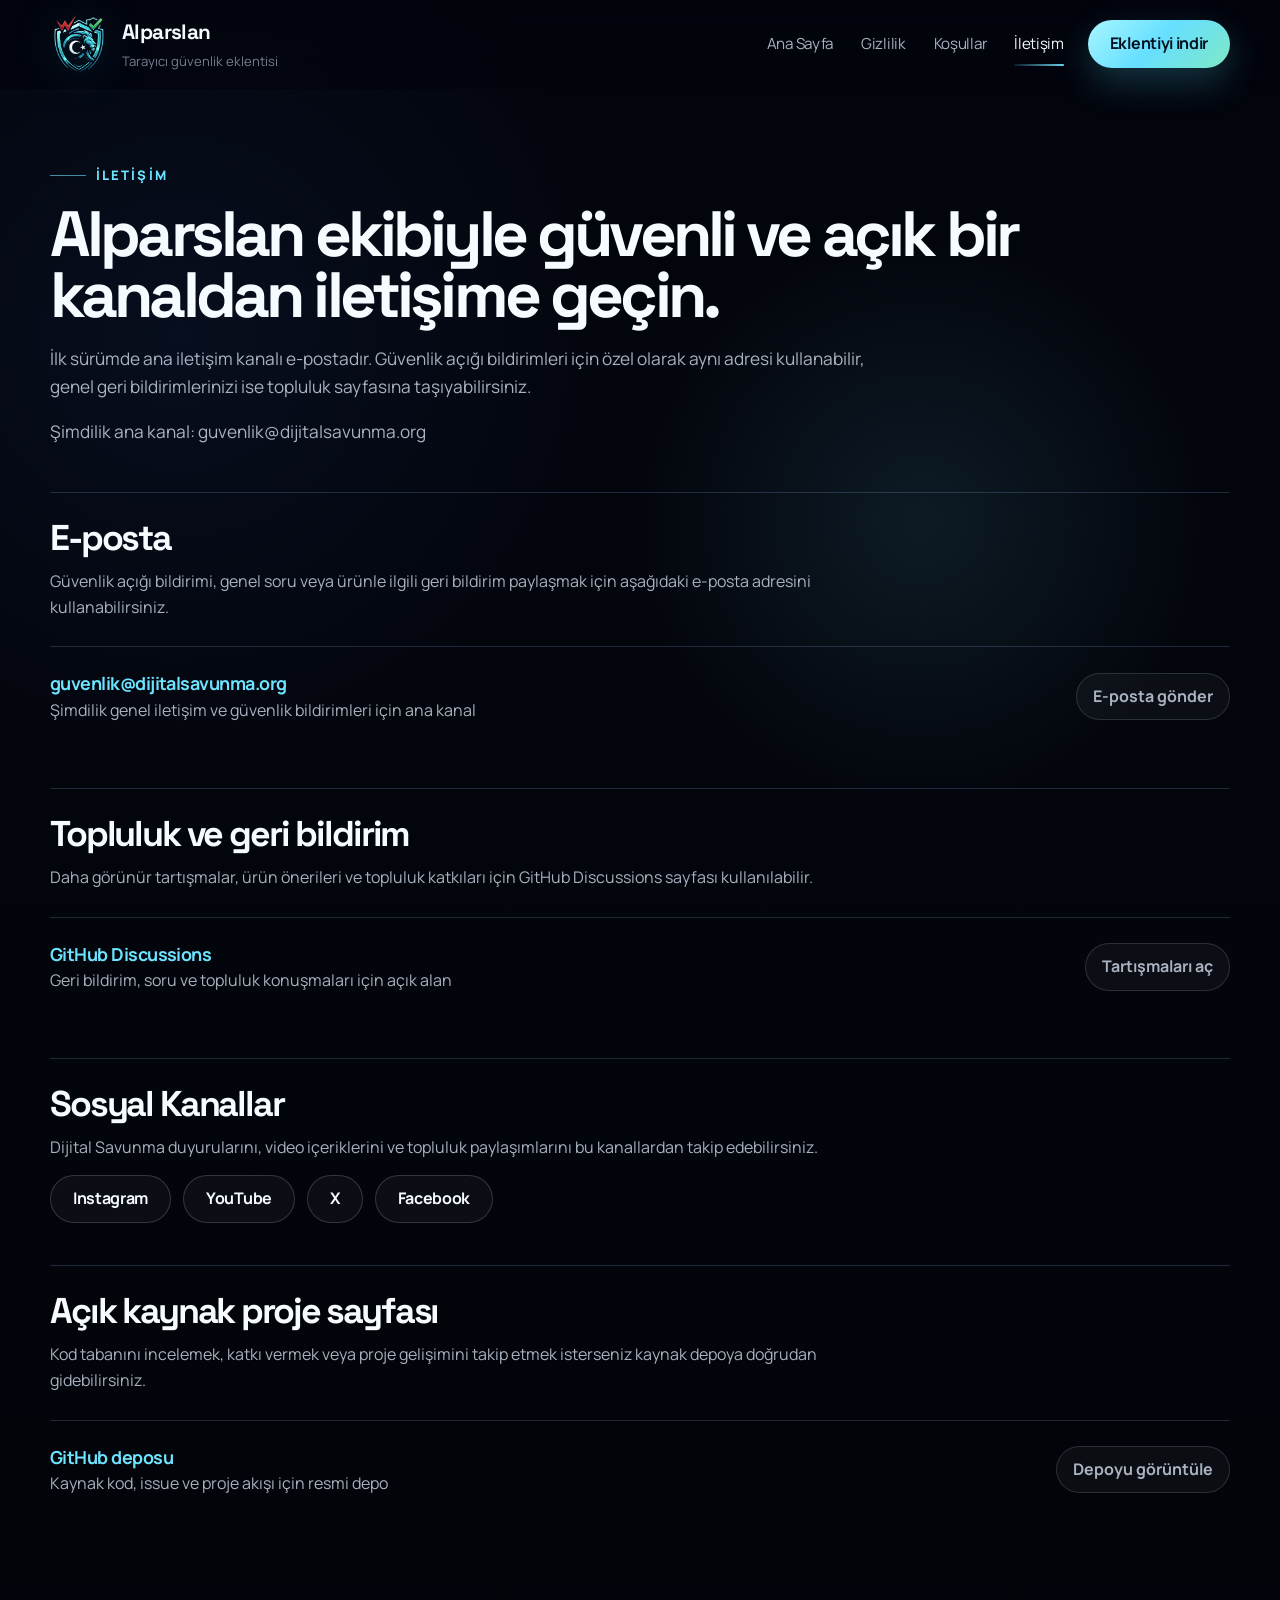
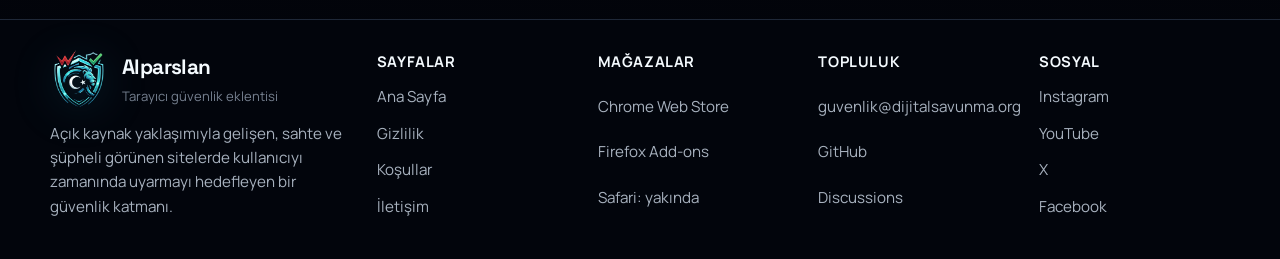
==== contact/index.html @ 94a3b58c "Add files via upload" ====
<!doctype html>
<html lang="tr">
  <head>
    <meta charset="UTF-8" />
    <meta name="viewport" content="width=device-width, initial-scale=1.0" />
    <title>İletişim | Alparslan</title>
    <meta
      name="description"
      content="Alparslan ile iletişime geçin: e-posta, topluluk tartışmaları ve açık kaynak proje bağlantıları."
    />
    <meta name="theme-color" content="#03050d" />
    <link rel="stylesheet" href="../site.css" />
    <script src="../site.js" defer></script>
  </head>
  <body class="page-legal">
    <a class="skip-link" href="#icerik">İçeriğe geç</a>

    <header class="site-header" data-header>
      <div class="site-shell header-inner">
        <a class="brand" href="../" aria-label="Alparslan ana sayfa">
          <img src="../assets/alparslan_logo.png" alt="Alparslan logosu" />
          <span class="brand-text">
            <strong>Alparslan</strong>
            <small>Tarayıcı güvenlik eklentisi</small>
          </span>
        </a>

        <div class="header-nav-wrap">
          <button
            class="nav-toggle"
            type="button"
            aria-label="Menüyü aç"
            aria-expanded="false"
            aria-controls="primary-nav"
            data-nav-toggle
          >
            <span></span>
          </button>

          <nav class="site-nav" id="primary-nav" aria-label="Birincil" data-nav-menu>
            <a href="../" data-route="home">Ana Sayfa</a>
            <a href="../privacy/" data-route="privacy">Gizlilik</a>
            <a href="../terms/" data-route="terms">Koşullar</a>
            <a href="../contact/" data-route="contact">İletişim</a>
          </nav>
        </div>

        <a class="button button-primary header-cta" href="../#indir">Eklentiyi indir</a>
      </div>
    </header>

    <main class="site-main policy-content" id="icerik">
      <section class="policy-hero">
        <div class="site-shell contact-grid">
          <div class="eyebrow">İletişim</div>
          <h1>Alparslan ekibiyle güvenli ve açık bir kanaldan iletişime geçin.</h1>
          <p>
            İlk sürümde ana iletişim kanalı e-postadır. Güvenlik açığı bildirimleri için özel olarak
            aynı adresi kullanabilir, genel geri bildirimlerinizi ise topluluk sayfasına taşıyabilirsiniz.
          </p>
          <p class="policy-meta">Şimdilik ana kanal: guvenlik@dijitalsavunma.org</p>
        </div>
      </section>

      <section class="site-shell policy-article">
        <section class="policy-section reveal">
          <h2>E-posta</h2>
          <p>
            Güvenlik açığı bildirimi, genel soru veya ürünle ilgili geri bildirim paylaşmak için
            aşağıdaki e-posta adresini kullanabilirsiniz.
          </p>
          <div class="contact-actions">
            <a class="contact-row" href="mailto:guvenlik@dijitalsavunma.org">
              <div>
                <strong>guvenlik@dijitalsavunma.org</strong>
                <span>Şimdilik genel iletişim ve güvenlik bildirimleri için ana kanal</span>
              </div>
              <span class="contact-pill">E-posta gönder</span>
            </a>
          </div>
        </section>

        <section class="policy-section reveal" data-delay="90">
          <h2>Topluluk ve geri bildirim</h2>
          <p>
            Daha görünür tartışmalar, ürün önerileri ve topluluk katkıları için GitHub Discussions
            sayfası kullanılabilir.
          </p>
          <div class="contact-actions">
            <a
              class="contact-row"
              href="https://github.com/Dijital-Savunma/alparslan/discussions"
              target="_blank"
              rel="noopener noreferrer"
            >
              <div>
                <strong>GitHub Discussions</strong>
                <span>Geri bildirim, soru ve topluluk konuşmaları için açık alan</span>
              </div>
              <span class="contact-pill">Tartışmaları aç</span>
            </a>
          </div>
        </section>

        <section class="policy-section reveal" data-delay="160">
          <h2>Sosyal Kanallar</h2>
          <p>
            Dijital Savunma duyurularını, video içeriklerini ve topluluk paylaşımlarını bu
            kanallardan takip edebilirsiniz.
          </p>
          <div class="inline-actions">
            <a class="button button-secondary" href="https://www.instagram.com/dijital_savunma/" target="_blank" rel="noopener noreferrer">Instagram</a>
            <a class="button button-secondary" href="https://www.youtube.com/@dijital_savunma" target="_blank" rel="noopener noreferrer">YouTube</a>
            <a class="button button-secondary" href="https://x.com/dijital_savunma" target="_blank" rel="noopener noreferrer">X</a>
            <a class="button button-secondary" href="https://www.facebook.com/dijital_savunma" target="_blank" rel="noopener noreferrer">Facebook</a>
          </div>
        </section>

        <section class="policy-section reveal" data-delay="230">
          <h2>Açık kaynak proje sayfası</h2>
          <p>
            Kod tabanını incelemek, katkı vermek veya proje gelişimini takip etmek isterseniz kaynak
            depoya doğrudan gidebilirsiniz.
          </p>
          <div class="contact-actions">
            <a
              class="contact-row"
              href="https://github.com/Dijital-Savunma/alparslan"
              target="_blank"
              rel="noopener noreferrer"
            >
              <div>
                <strong>GitHub deposu</strong>
                <span>Kaynak kod, issue ve proje akışı için resmi depo</span>
              </div>
              <span class="contact-pill">Depoyu görüntüle</span>
            </a>
          </div>
        </section>
      </section>
    </main>

    <footer class="site-footer">
      <div class="site-shell footer-grid">
        <div class="footer-brand">
          <a class="brand" href="../">
            <img src="../assets/alparslan_logo.png" alt="Alparslan logosu" />
            <span class="brand-text">
              <strong>Alparslan</strong>
              <small>Tarayıcı güvenlik eklentisi</small>
            </span>
          </a>
          <p>
            Açık kaynak yaklaşımıyla gelişen, sahte ve şüpheli görünen sitelerde kullanıcıyı zamanında
            uyarmayı hedefleyen bir güvenlik katmanı.
          </p>
        </div>

        <div class="footer-column">
          <strong>Sayfalar</strong>
          <a href="../">Ana Sayfa</a>
          <a href="../privacy/">Gizlilik</a>
          <a href="../terms/">Koşullar</a>
          <a href="../contact/">İletişim</a>
        </div>

        <div class="footer-column">
          <strong>Mağazalar</strong>
          <a
            href="https://chromewebstore.google.com/detail/hgifmpfbaipmfbdaoihinpodjppkbaci"
            target="_blank"
            rel="noopener noreferrer"
          >
            Chrome Web Store
          </a>
          <a
            href="https://addons.mozilla.org/firefox/addon/alparslan/"
            target="_blank"
            rel="noopener noreferrer"
          >
            Firefox Add-ons
          </a>
          <p>Safari: yakında</p>
        </div>

        <div class="footer-column">
          <strong>Topluluk</strong>
          <a href="mailto:guvenlik@dijitalsavunma.org">guvenlik@dijitalsavunma.org</a>
          <a
            href="https://github.com/Dijital-Savunma/alparslan"
            target="_blank"
            rel="noopener noreferrer"
          >
            GitHub
          </a>
          <a
            href="https://github.com/Dijital-Savunma/alparslan/discussions"
            target="_blank"
            rel="noopener noreferrer"
          >
            Discussions
          </a>
        </div>

        <div class="footer-column">
          <strong>Sosyal</strong>
          <a href="https://www.instagram.com/dijital_savunma/" target="_blank" rel="noopener noreferrer">Instagram</a>
          <a href="https://www.youtube.com/@dijital_savunma" target="_blank" rel="noopener noreferrer">YouTube</a>
          <a href="https://x.com/dijital_savunma" target="_blank" rel="noopener noreferrer">X</a>
          <a href="https://www.facebook.com/dijital_savunma" target="_blank" rel="noopener noreferrer">Facebook</a>
        </div>
      </div>
    </footer>
  </body>
</html>
---- site.css ----
@import url("https://fonts.googleapis.com/css2?family=Manrope:wght@400;500;600;700;800&family=Space+Grotesk:wght@500;700&display=swap");

:root {
  color-scheme: dark;
  --bg: #03050d;
  --bg-elevated: rgba(6, 11, 22, 0.82);
  --bg-soft: #060d18;
  --bg-panel: rgba(7, 12, 24, 0.72);
  --surface: #eff5fb;
  --surface-strong: #ffffff;
  --line: rgba(163, 200, 255, 0.18);
  --line-strong: rgba(163, 200, 255, 0.34);
  --text: #f5fbff;
  --text-muted: rgba(225, 237, 252, 0.74);
  --text-subtle: rgba(207, 223, 244, 0.56);
  --ink: #050b16;
  --ink-soft: rgba(5, 11, 22, 0.78);
  --accent: #6de4ff;
  --accent-strong: #37bedf;
  --accent-glow: rgba(109, 228, 255, 0.22);
  --success: #66e0b8;
  --warning: #ffb55c;
  --danger: #ff6d6d;
  --shadow-soft: 0 26px 70px rgba(0, 0, 0, 0.26);
  --shadow-hero: 0 32px 90px rgba(6, 12, 24, 0.55);
  --radius-xl: 32px;
  --radius-lg: 22px;
  --radius-md: 16px;
  --container: 1180px;
  --header-height: 88px;
  --font-body: "Manrope", sans-serif;
  --font-display: "Space Grotesk", sans-serif;
  --transition-fast: 180ms ease;
  --transition-base: 260ms ease;
}

*,
*::before,
*::after {
  box-sizing: border-box;
}

html {
  scroll-behavior: smooth;
}

body {
  margin: 0;
  min-width: 320px;
  font-family: var(--font-body);
  color: var(--text);
  background:
    radial-gradient(circle at 72% 28%, rgba(103, 221, 255, 0.11), transparent 20%),
    radial-gradient(circle at 18% 22%, rgba(58, 132, 255, 0.08), transparent 26%),
    linear-gradient(180deg, #03050d 0%, #03050c 48%, #02040a 100%);
  line-height: 1.6;
}

body.page-legal {
  color: var(--text);
  background:
    radial-gradient(circle at 72% 28%, rgba(103, 221, 255, 0.1), transparent 18%),
    radial-gradient(circle at 14% 18%, rgba(58, 132, 255, 0.07), transparent 24%),
    linear-gradient(180deg, #03050d 0%, #03050c 48%, #02040a 100%);
}

img {
  display: block;
  max-width: 100%;
}

a {
  color: inherit;
  text-decoration: none;
}

button,
input,
textarea {
  font: inherit;
}

button {
  border: 0;
  background: none;
  color: inherit;
  cursor: pointer;
}

.skip-link {
  position: absolute;
  left: 16px;
  top: -64px;
  z-index: 100;
  padding: 12px 18px;
  border-radius: 999px;
  color: var(--bg);
  background: var(--surface-strong);
  transition: top var(--transition-fast);
}

.skip-link:focus {
  top: 18px;
}

.site-shell {
  width: min(calc(100% - 32px), var(--container));
  margin: 0 auto;
}

.site-header {
  position: sticky;
  top: 0;
  z-index: 40;
  backdrop-filter: blur(18px);
  background: rgba(3, 5, 13, 0.74);
  border-bottom: 1px solid transparent;
  transition:
    background var(--transition-base),
    border-color var(--transition-base),
    box-shadow var(--transition-base);
}

body.page-legal .site-header {
  background: rgba(3, 5, 13, 0.78);
}

.site-header.is-scrolled {
  border-color: var(--line);
  box-shadow: 0 10px 26px rgba(2, 4, 10, 0.32);
}

.header-inner {
  min-height: var(--header-height);
  display: flex;
  align-items: center;
  gap: 18px;
}

.brand {
  display: inline-flex;
  align-items: center;
  gap: 14px;
  min-width: 0;
}

.brand img {
  width: 58px;
  height: 58px;
  object-fit: contain;
  filter: drop-shadow(0 8px 22px rgba(55, 190, 223, 0.26));
}

.brand-text {
  display: grid;
  gap: 2px;
}

.brand-text strong {
  font-family: var(--font-display);
  font-size: 1.3rem;
  letter-spacing: -0.03em;
}

.brand-text small {
  font-size: 0.82rem;
  color: var(--text-subtle);
}

body.page-legal .brand-text small {
  color: var(--text-subtle);
}

.header-nav-wrap {
  margin-left: auto;
  position: relative;
}

.site-nav {
  display: flex;
  align-items: center;
  gap: 28px;
}

.site-nav a {
  position: relative;
  color: var(--text-muted);
  font-size: 0.95rem;
  letter-spacing: -0.02em;
  transition: color var(--transition-fast);
}

body.page-legal .site-nav a {
  color: var(--text-muted);
}

.site-nav a::after {
  content: "";
  position: absolute;
  left: 0;
  right: 0;
  bottom: -10px;
  height: 2px;
  border-radius: 999px;
  background: linear-gradient(90deg, rgba(109, 228, 255, 0.1), rgba(109, 228, 255, 0.92));
  transform: scaleX(0);
  transform-origin: left;
  transition: transform var(--transition-fast);
}

.site-nav a:hover,
.site-nav a:focus-visible,
.site-nav a.active {
  color: var(--text);
}

body.page-legal .site-nav a:hover,
body.page-legal .site-nav a:focus-visible,
body.page-legal .site-nav a.active {
  color: var(--text);
}

.site-nav a:hover::after,
.site-nav a:focus-visible::after,
.site-nav a.active::after {
  transform: scaleX(1);
}

.button {
  display: inline-flex;
  align-items: center;
  justify-content: center;
  gap: 10px;
  min-height: 48px;
  padding: 0 22px;
  border-radius: 999px;
  font-weight: 700;
  letter-spacing: -0.02em;
  transition:
    transform var(--transition-fast),
    box-shadow var(--transition-fast),
    border-color var(--transition-fast),
    background var(--transition-fast);
}

.button:hover,
.button:focus-visible {
  transform: translateY(-1px);
}

.button-primary {
  color: #041120;
  background: linear-gradient(135deg, #a8f6ff 0%, #66dfff 48%, #7fe8c5 100%);
  box-shadow: 0 14px 34px rgba(77, 215, 234, 0.24);
}

.button-secondary {
  border: 1px solid rgba(225, 237, 252, 0.18);
  background: rgba(255, 255, 255, 0.04);
  color: var(--text);
}

body.page-legal .button-secondary {
  color: var(--text);
  border-color: rgba(225, 237, 252, 0.18);
  background: rgba(255, 255, 255, 0.04);
}

.header-cta {
  margin-left: 6px;
}

.nav-toggle {
  display: none;
  align-items: center;
  justify-content: center;
  width: 46px;
  height: 46px;
  border-radius: 999px;
  border: 1px solid rgba(225, 237, 252, 0.16);
  background: rgba(255, 255, 255, 0.04);
}

body.page-legal .nav-toggle {
  border-color: rgba(225, 237, 252, 0.16);
  background: rgba(255, 255, 255, 0.04);
}

.nav-toggle span,
.nav-toggle::before,
.nav-toggle::after {
  content: "";
  position: absolute;
  width: 18px;
  height: 2px;
  border-radius: 999px;
  background: currentColor;
  transition: transform var(--transition-fast), opacity var(--transition-fast);
}

.nav-toggle::before {
  transform: translateY(-6px);
}

.nav-toggle::after {
  transform: translateY(6px);
}

body.nav-open .nav-toggle span {
  opacity: 0;
}

body.nav-open .nav-toggle::before {
  transform: rotate(45deg);
}

body.nav-open .nav-toggle::after {
  transform: rotate(-45deg);
}

.site-main {
  overflow: hidden;
}

.hero {
  position: relative;
  padding: 34px 0 54px;
  min-height: calc(100svh - var(--header-height));
}

.hero::before {
  content: "";
  position: absolute;
  inset: 0;
  background:
    linear-gradient(180deg, rgba(3, 5, 13, 0.08) 0%, rgba(3, 5, 13, 0.02) 100%),
    linear-gradient(90deg, rgba(109, 228, 255, 0.04) 1px, transparent 1px);
  background-size: auto, 56px 56px;
  mask-image: linear-gradient(180deg, rgba(0, 0, 0, 0.86) 30%, transparent 100%);
  pointer-events: none;
}

.hero::after {
  content: "";
  position: absolute;
  inset: 14% 0 0 34%;
  background:
    radial-gradient(circle at 24% 48%, rgba(109, 228, 255, 0.18), transparent 20%),
    radial-gradient(circle at 60% 42%, rgba(72, 179, 255, 0.14), transparent 26%),
    linear-gradient(90deg, rgba(109, 228, 255, 0.08), transparent 58%);
  filter: blur(22px);
  opacity: 0.92;
  pointer-events: none;
}

.hero-grid {
  position: relative;
  z-index: 1;
  display: grid;
  grid-template-columns: minmax(0, 0.94fr) minmax(420px, 1.06fr);
  align-items: center;
  gap: clamp(34px, 5vw, 72px);
  padding-top: 20px;
  overflow: visible;
}

.eyebrow {
  display: inline-flex;
  align-items: center;
  gap: 10px;
  color: var(--accent);
  font-size: 0.82rem;
  font-weight: 800;
  letter-spacing: 0.16em;
  text-transform: uppercase;
}

.eyebrow::before {
  content: "";
  width: 36px;
  height: 1px;
  background: currentColor;
  opacity: 0.6;
}

.hero h1,
.section-intro h2,
.policy-hero h1,
.policy-content h2,
.contact-grid h2,
.download-section h2,
.trust-section h2 {
  margin: 0;
  font-family: var(--font-display);
  letter-spacing: -0.06em;
  line-height: 0.96;
}

.hero h1 {
  margin-top: 20px;
  max-width: 10ch;
  font-size: clamp(3.6rem, 7vw, 6.6rem);
}

.hero .lead {
  max-width: 38rem;
  margin: 26px 0 0;
  font-size: clamp(1.08rem, 1.5vw, 1.24rem);
  color: var(--text-muted);
}

.hero-copy {
  position: relative;
  z-index: 2;
  max-width: 37rem;
  padding-block: 26px;
}

.hero-actions {
  display: flex;
  flex-wrap: wrap;
  gap: 14px;
  margin-top: 34px;
}

.hero-notes {
  display: grid;
  gap: 12px;
  margin-top: 30px;
  max-width: 36rem;
}

.hero-note {
  display: grid;
  gap: 5px;
  padding: 15px 18px;
  border-radius: 18px;
  border: 1px solid rgba(225, 237, 252, 0.12);
  background: rgba(255, 255, 255, 0.045);
  box-shadow: 0 14px 34px rgba(2, 6, 14, 0.16);
}

.hero-note strong {
  font-size: 0.95rem;
  font-weight: 800;
  letter-spacing: 0.05em;
}

.hero-note span {
  color: var(--text-muted);
  font-size: 0.94rem;
}

.note-warning strong {
  color: #ffd4a0;
}

.note-calm strong {
  color: #befcdf;
}

.note-brand strong {
  color: var(--accent);
}

.hero-visual {
  position: relative;
  z-index: 1;
  min-height: clamp(560px, 72vh, 760px);
  display: flex;
  align-items: center;
  justify-content: flex-end;
  margin-right: clamp(-44px, -6vw, -118px);
  isolation: isolate;
  overflow: visible;
}

.hero-visual::before {
  content: "";
  position: absolute;
  inset: 16% 8% 14% 8%;
  border-radius: 999px;
  background:
    radial-gradient(circle at 56% 50%, rgba(109, 228, 255, 0.26) 0%, rgba(109, 228, 255, 0.08) 22%, transparent 52%),
    linear-gradient(90deg, rgba(109, 228, 255, 0.14), rgba(109, 228, 255, 0.02) 62%, transparent 100%);
  filter: blur(34px);
  transform: skewX(-20deg);
  opacity: 0.84;
}

.hero-visual::after {
  content: "";
  position: absolute;
  inset: 0;
  background:
    linear-gradient(90deg, rgba(3, 5, 13, 1) 0%, rgba(3, 5, 13, 0.84) 8%, rgba(3, 5, 13, 0) 24%, rgba(3, 5, 13, 0) 78%, rgba(3, 5, 13, 0.52) 92%, rgba(3, 5, 13, 0.8) 100%),
    linear-gradient(180deg, rgba(3, 5, 13, 0) 0%, rgba(3, 5, 13, 0) 78%, rgba(3, 5, 13, 0.76) 100%);
  pointer-events: none;
}

.hero-plume {
  position: absolute;
  left: -16%;
  right: 22%;
  top: 37%;
  height: 24%;
  border-radius: 999px;
  background: linear-gradient(90deg, rgba(109, 228, 255, 0), rgba(109, 228, 255, 0.24) 26%, rgba(109, 228, 255, 0.08) 62%, transparent 100%);
  filter: blur(15px);
  opacity: 0.82;
  transform: skewX(-28deg);
}

.hero-plume::before,
.hero-plume::after {
  content: "";
  position: absolute;
  inset: 0;
  border-radius: inherit;
}

.hero-plume::before {
  inset: 20% -6% 30% 8%;
  background: linear-gradient(90deg, transparent, rgba(111, 196, 255, 0.18) 34%, transparent 88%);
  filter: blur(10px);
}

.hero-plume::after {
  inset: 56% 10% -18% -2%;
  background: linear-gradient(90deg, transparent, rgba(153, 236, 255, 0.14) 30%, transparent 80%);
  filter: blur(14px);
}

.hero-art {
  position: relative;
  z-index: 1;
  width: min(78vw, 980px);
  max-width: none;
  margin-right: -4%;
  object-fit: cover;
  filter: drop-shadow(0 36px 80px rgba(2, 4, 10, 0.58));
  -webkit-mask-image: linear-gradient(90deg, transparent 0%, rgba(0, 0, 0, 0.92) 10%, #000 24%, #000 84%, rgba(0, 0, 0, 0.9) 94%, transparent 100%);
  mask-image: linear-gradient(90deg, transparent 0%, rgba(0, 0, 0, 0.92) 10%, #000 24%, #000 84%, rgba(0, 0, 0, 0.9) 94%, transparent 100%);
}

.section {
  position: relative;
  padding: 108px 0;
}

.section + .section {
  border-top: 1px solid var(--line);
}

body.page-legal .section + .section {
  border-top-color: rgba(8, 17, 32, 0.08);
}

.section-intro {
  display: grid;
  gap: 18px;
  max-width: 780px;
}

.section-intro h2,
.policy-hero h1 {
  font-size: clamp(2.4rem, 5vw, 4.3rem);
}

.section-copy {
  margin: 0;
  max-width: 48rem;
  font-size: 1.05rem;
  color: var(--text-muted);
}

.story-grid {
  display: grid;
  grid-template-columns: minmax(0, 0.86fr) minmax(0, 1.14fr);
  gap: 44px;
  align-items: start;
  margin-top: 38px;
}

.story-panel {
  position: sticky;
  top: calc(var(--header-height) + 34px);
  display: grid;
  gap: 22px;
}

.story-panel p {
  margin: 0;
  color: var(--text-muted);
}

.story-steps {
  display: grid;
  gap: 18px;
  margin: 14px 0 0;
  padding: 0;
  list-style: none;
}

.story-steps li {
  display: grid;
  grid-template-columns: auto 1fr;
  gap: 16px;
  padding-top: 18px;
  border-top: 1px solid rgba(225, 237, 252, 0.12);
}

.story-steps strong {
  display: block;
  font-size: 1.04rem;
}

.story-index {
  color: var(--accent);
  font-family: var(--font-display);
  font-size: 1.5rem;
  line-height: 1;
}

.story-steps span {
  color: var(--text-muted);
  font-size: 0.95rem;
}

.story-quote {
  margin: 6px 0 0;
  font-size: 1rem;
  font-weight: 700;
  color: #ffd6aa;
}

.story-media {
  display: grid;
  gap: 16px;
}

.story-figure {
  position: relative;
  margin: 0;
  border-radius: var(--radius-xl);
  overflow: hidden;
  border: 1px solid rgba(225, 237, 252, 0.1);
  box-shadow: var(--shadow-soft);
}

.story-figure::before {
  content: "";
  position: absolute;
  inset: 0;
  background: linear-gradient(180deg, rgba(6, 12, 24, 0.06), transparent 24%, transparent 76%, rgba(6, 12, 24, 0.24));
  pointer-events: none;
}

.story-figure img {
  width: 100%;
  height: auto;
}

.story-caption {
  margin: 0;
  color: var(--text-subtle);
  font-size: 0.92rem;
}

.rail-list {
  display: grid;
  margin-top: 42px;
  border-top: 1px solid var(--line);
}

.rail-item {
  display: grid;
  grid-template-columns: 120px 1fr 1fr;
  gap: 24px;
  padding: 28px 0;
  border-bottom: 1px solid var(--line);
  align-items: start;
}

.rail-index {
  color: var(--accent);
  font-family: var(--font-display);
  font-size: 2rem;
  line-height: 1;
}

.rail-title {
  margin: 0;
  font-size: 1.36rem;
  letter-spacing: -0.04em;
}

.rail-body {
  margin: 0;
  max-width: 34rem;
  color: var(--text-muted);
}

.trust-section {
  background:
    linear-gradient(180deg, rgba(3, 5, 13, 0.96), rgba(3, 5, 13, 0.92)),
    radial-gradient(circle at 92% 12%, rgba(109, 228, 255, 0.1), transparent 28%);
}

.trust-grid {
  display: grid;
  grid-template-columns: minmax(0, 0.84fr) minmax(0, 1.16fr);
  gap: 46px;
  align-items: start;
}

.trust-copy {
  display: grid;
  gap: 16px;
}

.trust-copy p {
  margin: 0;
  max-width: 34rem;
  color: var(--text-muted);
}

.trust-list {
  display: grid;
  gap: 0;
  margin: 8px 0 0;
}

.trust-item {
  display: grid;
  gap: 10px;
  padding: 24px 0;
  border-top: 1px solid rgba(225, 237, 252, 0.12);
}

.trust-item:first-child {
  border-top: 0;
}

.trust-item strong {
  font-size: 1.2rem;
  letter-spacing: -0.04em;
}

.trust-item p {
  margin: 0;
  color: var(--text-muted);
}

.open-source-strip {
  display: flex;
  flex-wrap: wrap;
  align-items: center;
  justify-content: space-between;
  gap: 18px;
  margin-top: 46px;
  padding-top: 28px;
  border-top: 1px solid rgba(225, 237, 252, 0.12);
}

.open-source-strip p {
  margin: 0;
  max-width: 44rem;
  color: var(--text-muted);
}

.inline-actions {
  display: flex;
  flex-wrap: wrap;
  gap: 12px;
}

.download-section {
  padding-bottom: 120px;
}

.download-wrap {
  display: grid;
  gap: 40px;
}

.download-list {
  display: grid;
  border-top: 1px solid var(--line);
}

.browser-row {
  display: grid;
  grid-template-columns: minmax(0, 1fr) auto;
  align-items: center;
  gap: 24px;
  padding: 24px 0;
  border-bottom: 1px solid var(--line);
  transition:
    padding-left var(--transition-fast),
    color var(--transition-fast);
}

.browser-row:hover,
.browser-row:focus-visible {
  padding-left: 8px;
}

.browser-row strong {
  display: block;
  margin-bottom: 4px;
  font-size: 1.18rem;
  letter-spacing: -0.03em;
}

.browser-row span {
  color: var(--text-muted);
}

.browser-pill {
  display: inline-flex;
  align-items: center;
  gap: 8px;
  padding: 10px 16px;
  border-radius: 999px;
  border: 1px solid rgba(225, 237, 252, 0.14);
  color: var(--text);
  background: rgba(255, 255, 255, 0.04);
  white-space: nowrap;
}

.browser-row.is-disabled {
  opacity: 0.68;
}

.browser-row.is-disabled .browser-pill {
  color: var(--text-subtle);
}

.site-footer {
  border-top: 1px solid var(--line);
  padding: 30px 0 40px;
  background: rgba(3, 5, 13, 0.8);
}

body.page-legal .site-footer {
  border-top-color: var(--line);
  background: rgba(3, 5, 13, 0.84);
}

.footer-grid {
  display: grid;
  grid-template-columns: minmax(0, 1.4fr) repeat(4, minmax(0, 0.9fr));
  gap: 30px;
}

.footer-brand {
  display: grid;
  gap: 14px;
}

.footer-brand p,
.footer-column a,
.footer-column p {
  margin: 0;
  color: var(--text-muted);
  font-size: 0.95rem;
}

body.page-legal .footer-brand p,
body.page-legal .footer-column a,
body.page-legal .footer-column p {
  color: var(--text-muted);
}

.footer-column {
  display: grid;
  gap: 12px;
}

.footer-column strong {
  font-size: 0.92rem;
  letter-spacing: 0.04em;
  text-transform: uppercase;
}

.footer-column a:hover,
.footer-column a:focus-visible {
  color: var(--text);
}

body.page-legal .footer-column a:hover,
body.page-legal .footer-column a:focus-visible {
  color: var(--text);
}

.policy-hero {
  padding: 76px 0 46px;
}

.policy-hero p,
.policy-meta,
.policy-content p,
.policy-content li {
  color: var(--text-muted);
}

.policy-hero p {
  max-width: 48rem;
  margin: 20px 0 0;
  font-size: 1.08rem;
}

.policy-meta {
  margin-top: 24px;
  font-size: 0.95rem;
}

.policy-content {
  padding-bottom: 100px;
}

.policy-content a {
  color: var(--accent);
}

.policy-content a:hover,
.policy-content a:focus-visible {
  color: #a8f6ff;
}

.policy-article {
  display: grid;
  gap: 42px;
}

.policy-section {
  display: grid;
  gap: 14px;
  padding-top: 28px;
  border-top: 1px solid var(--line);
}

.policy-section-header {
  display: grid;
  grid-template-columns: auto 1fr;
  gap: 18px;
  align-items: start;
}

.policy-number {
  font-family: var(--font-display);
  font-size: clamp(2rem, 4vw, 3rem);
  line-height: 0.92;
  letter-spacing: -0.05em;
  color: var(--accent);
}

.policy-section-body {
  display: grid;
  gap: 14px;
}

.policy-content h2 {
  font-size: clamp(1.7rem, 2.8vw, 2.5rem);
}

.policy-content p {
  margin: 0;
  max-width: 52rem;
}

.policy-list {
  display: grid;
  gap: 14px;
  margin: 0;
  padding-left: 1.3rem;
}

.policy-callout {
  padding: 22px 26px;
  border-radius: var(--radius-lg);
  background: rgba(255, 255, 255, 0.045);
  border: 1px solid rgba(225, 237, 252, 0.12);
}

.contact-grid {
  display: grid;
  gap: 18px;
}

.contact-actions {
  display: grid;
  gap: 14px;
  margin-top: 12px;
}

.contact-row {
  display: grid;
  grid-template-columns: minmax(0, 1fr) auto;
  gap: 18px;
  align-items: center;
  padding: 22px 0;
  border-top: 1px solid var(--line);
  color: var(--text);
  transition: padding-left var(--transition-fast), color var(--transition-fast);
}

.contact-row strong {
  display: block;
  font-size: 1.12rem;
  letter-spacing: -0.03em;
}

.contact-row span {
  color: var(--text-muted);
}

.contact-row:hover,
.contact-row:focus-visible {
  padding-left: 8px;
}

.contact-pill {
  padding: 10px 16px;
  border-radius: 999px;
  border: 1px solid rgba(225, 237, 252, 0.14);
  background: rgba(255, 255, 255, 0.04);
  font-weight: 700;
}

.reveal {
  opacity: 0;
  transform: translateY(22px);
  transition:
    opacity 620ms ease,
    transform 620ms ease;
  transition-delay: var(--reveal-delay, 0ms);
}

.reveal.is-visible {
  opacity: 1;
  transform: translateY(0);
}

:focus-visible {
  outline: 3px solid rgba(109, 228, 255, 0.7);
  outline-offset: 3px;
}

body.page-legal :focus-visible {
  outline-color: rgba(109, 228, 255, 0.7);
}

@keyframes pulseOrbit {
  0%,
  100% {
    transform: scale(0.98);
    opacity: 0.25;
  }

  50% {
    transform: scale(1.04);
    opacity: 0.62;
  }
}

@media (max-width: 1080px) {
  .hero-grid,
  .story-grid,
  .trust-grid,
  .footer-grid,
  .rail-item {
    grid-template-columns: 1fr;
  }

  .hero-visual {
    min-height: 500px;
    order: -1;
    justify-content: center;
    margin-right: 0;
  }

  .hero-visual::before {
    inset: 18% 10% 12% 4%;
  }

  .hero-plume {
    left: -8%;
    right: 30%;
    top: 35%;
    height: 22%;
  }

  .hero-art {
    width: min(100%, 900px);
    margin-right: 0;
  }

  .story-panel {
    position: static;
  }

  .rail-item {
    gap: 16px;
  }
}

@media (max-width: 920px) {
  :root {
    --header-height: 82px;
  }

  .nav-toggle {
    display: inline-flex;
    position: relative;
    z-index: 2;
  }

  .site-nav {
    position: absolute;
    top: calc(100% + 14px);
    right: 0;
    min-width: min(320px, calc(100vw - 32px));
    padding: 18px;
    border-radius: 24px;
    border: 1px solid var(--line);
    background: rgba(3, 5, 13, 0.95);
    box-shadow: var(--shadow-soft);
    opacity: 0;
    pointer-events: none;
    transform: translateY(-8px);
    transition:
      opacity var(--transition-fast),
      transform var(--transition-fast);
    flex-direction: column;
    align-items: flex-start;
    gap: 16px;
  }

  body.page-legal .site-nav {
    border-color: var(--line);
    background: rgba(3, 5, 13, 0.97);
  }

  body.nav-open .site-nav {
    opacity: 1;
    pointer-events: auto;
    transform: translateY(0);
  }

  .site-nav a::after {
    bottom: -4px;
  }

  .header-cta {
    padding-inline: 18px;
  }

  .hero {
    padding-top: 24px;
  }

  .hero-copy {
    padding-block: 0;
  }

  .hero h1 {
    max-width: 11ch;
  }
}

@media (max-width: 720px) {
  .site-shell {
    width: min(calc(100% - 24px), var(--container));
  }

  .header-inner {
    gap: 10px;
  }

  .brand img {
    width: 52px;
    height: 52px;
  }

  .brand-text strong {
    font-size: 1.14rem;
  }

  .brand-text small {
    display: none;
  }

  .header-cta {
    min-height: 42px;
    padding-inline: 14px;
    font-size: 0.82rem;
  }

  .hero {
    min-height: auto;
    padding-bottom: 24px;
  }

  .hero-grid {
    gap: 24px;
  }

  .hero h1 {
    font-size: clamp(2.9rem, 14vw, 4.4rem);
  }

  .hero-visual {
    min-height: 320px;
  }

  .hero-plume {
    left: -20%;
    right: 20%;
    top: 39%;
    height: 20%;
    opacity: 0.66;
  }

  .hero-art {
    width: min(124%, 720px);
  }

  .section {
    padding: 80px 0;
  }

  .story-grid,
  .trust-grid {
    gap: 28px;
  }

  .section-copy,
  .policy-hero p {
    font-size: 1rem;
  }

  .browser-row,
  .contact-row {
    grid-template-columns: 1fr;
    align-items: start;
  }

  .footer-grid {
    gap: 24px;
  }

  .policy-section-header {
    grid-template-columns: 1fr;
    gap: 10px;
  }
}

@media (max-width: 420px) {
  .brand-text strong {
    font-size: 1.02rem;
  }

  .header-cta {
    padding-inline: 12px;
    font-size: 0.78rem;
  }

  .nav-toggle {
    width: 42px;
    height: 42px;
  }

  .hero-note {
    width: 100%;
  }

  .hero-art {
    width: min(132%, 640px);
  }
}

@media (prefers-reduced-motion: reduce) {
  html {
    scroll-behavior: auto;
  }

  *,
  *::before,
  *::after {
    animation: none !important;
    transition-duration: 0.01ms !important;
    transition-delay: 0ms !important;
  }

  .reveal {
    opacity: 1;
    transform: none;
  }
}
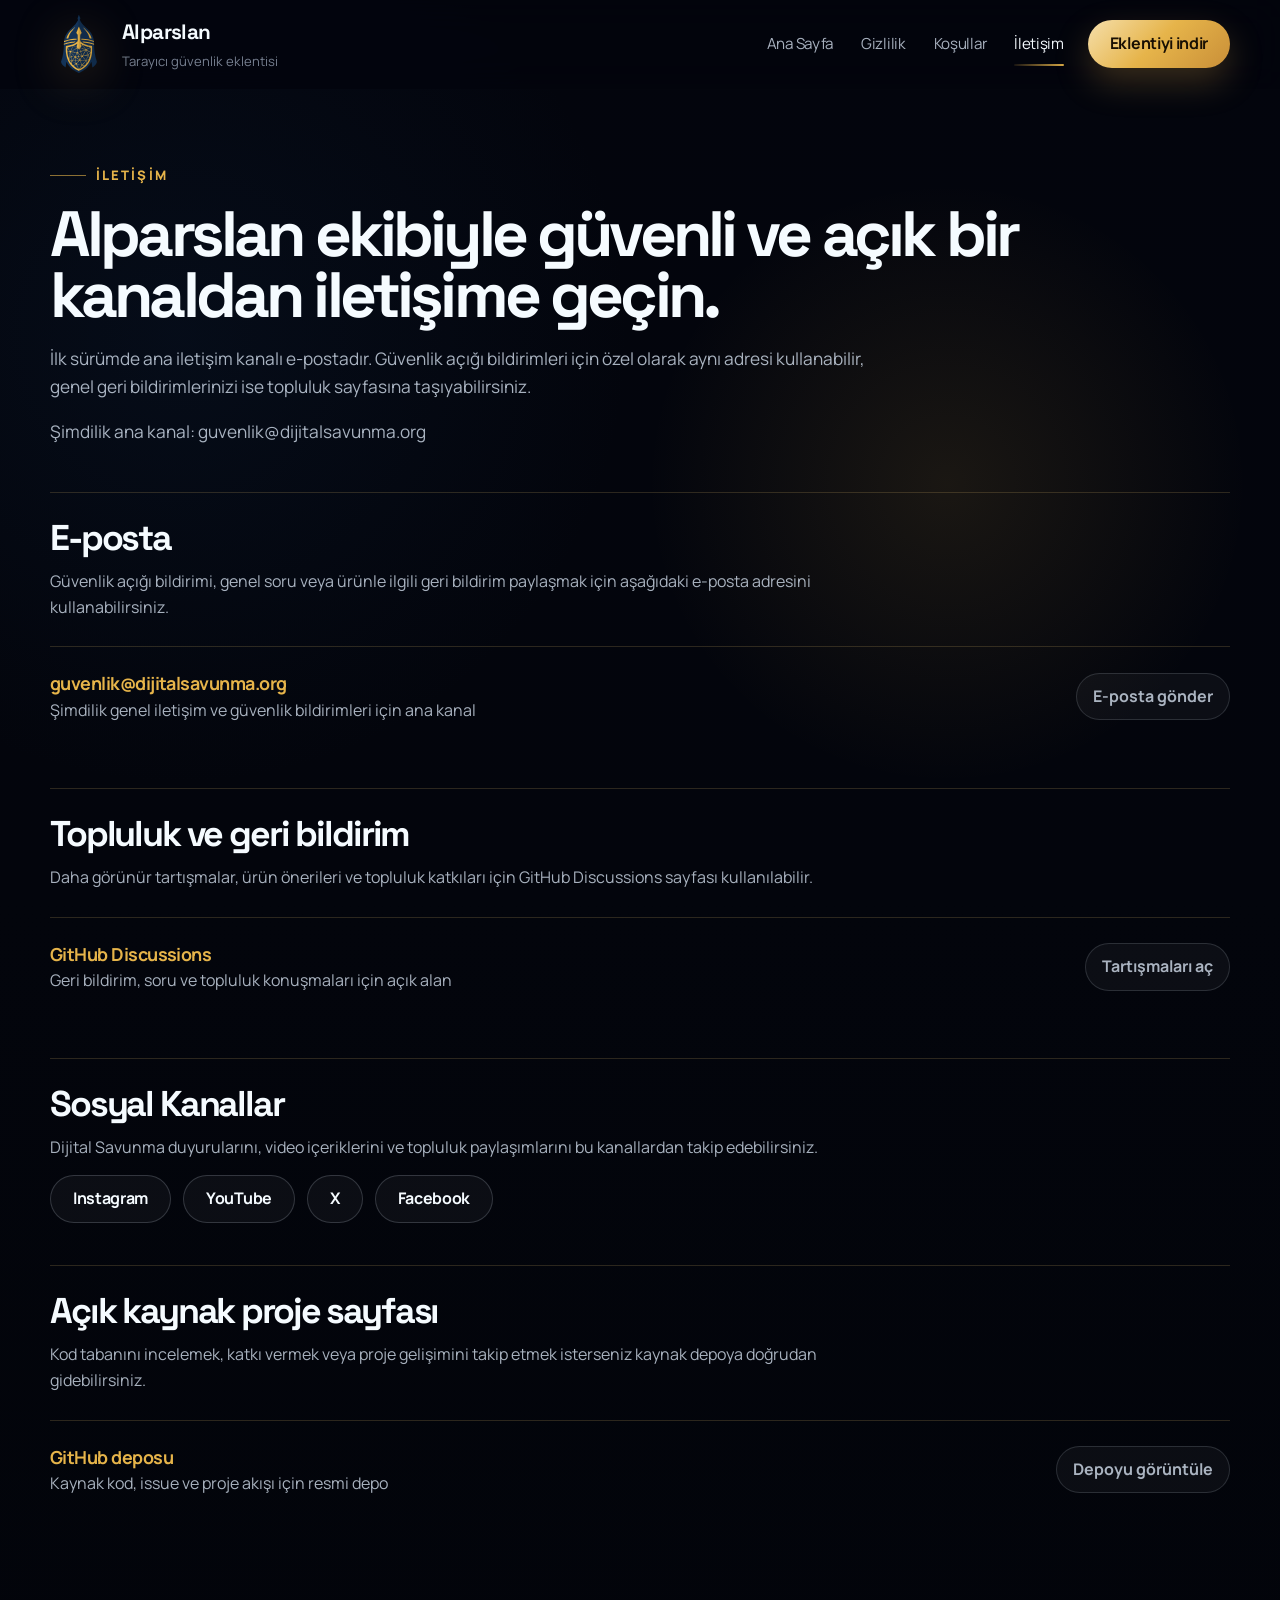
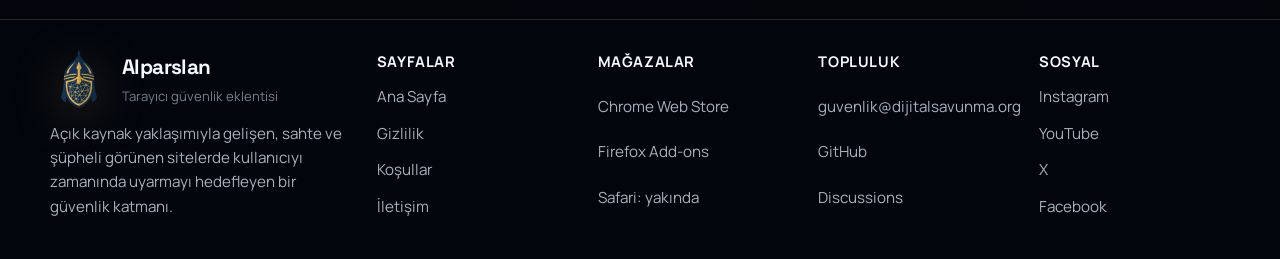
==== commit bc033bd4: "Add files via upload" ====
--- a/contact/index.html
+++ b/contact/index.html
@@ -9,6 +9,7 @@
       content="Alparslan ile iletişime geçin: e-posta, topluluk tartışmaları ve açık kaynak proje bağlantıları."
     />
     <meta name="theme-color" content="#03050d" />
+    <link rel="icon" href="../assets/favicon.ico" sizes="any" />
     <link rel="stylesheet" href="../site.css" />
     <script src="../site.js" defer></script>
   </head>
@@ -18,7 +19,7 @@
     <header class="site-header" data-header>
       <div class="site-shell header-inner">
         <a class="brand" href="../" aria-label="Alparslan ana sayfa">
-          <img src="../assets/alparslan_logo.png" alt="Alparslan logosu" />
+          <img src="../assets/alparslan_logo.svg" alt="Alparslan logosu" />
           <span class="brand-text">
             <strong>Alparslan</strong>
             <small>Tarayıcı güvenlik eklentisi</small>
@@ -144,7 +145,7 @@
       <div class="site-shell footer-grid">
         <div class="footer-brand">
           <a class="brand" href="../">
-            <img src="../assets/alparslan_logo.png" alt="Alparslan logosu" />
+            <img src="../assets/alparslan_logo.svg" alt="Alparslan logosu" />
             <span class="brand-text">
               <strong>Alparslan</strong>
               <small>Tarayıcı güvenlik eklentisi</small>
--- a/site.css
+++ b/site.css
@@ -6,20 +6,23 @@
   --bg-elevated: rgba(6, 11, 22, 0.82);
   --bg-soft: #060d18;
   --bg-panel: rgba(7, 12, 24, 0.72);
+  --brand-blue: #133358;
+  --brand-blue-glow: rgba(19, 51, 88, 0.2);
   --surface: #eff5fb;
   --surface-strong: #ffffff;
-  --line: rgba(163, 200, 255, 0.18);
-  --line-strong: rgba(163, 200, 255, 0.34);
+  --line: rgba(230, 195, 112, 0.18);
+  --line-strong: rgba(230, 195, 112, 0.34);
   --text: #f5fbff;
   --text-muted: rgba(225, 237, 252, 0.74);
   --text-subtle: rgba(207, 223, 244, 0.56);
   --ink: #050b16;
   --ink-soft: rgba(5, 11, 22, 0.78);
-  --accent: #6de4ff;
-  --accent-strong: #37bedf;
-  --accent-glow: rgba(109, 228, 255, 0.22);
+  --accent: #e6b44a;
+  --accent-strong: #c99c3f;
+  --accent-soft: #f4d38e;
+  --accent-glow: rgba(230, 180, 74, 0.24);
   --success: #66e0b8;
-  --warning: #ffb55c;
+  --warning: #f0c068;
   --danger: #ff6d6d;
   --shadow-soft: 0 26px 70px rgba(0, 0, 0, 0.26);
   --shadow-hero: 0 32px 90px rgba(6, 12, 24, 0.55);
@@ -50,8 +53,8 @@
   font-family: var(--font-body);
   color: var(--text);
   background:
-    radial-gradient(circle at 72% 28%, rgba(103, 221, 255, 0.11), transparent 20%),
-    radial-gradient(circle at 18% 22%, rgba(58, 132, 255, 0.08), transparent 26%),
+    radial-gradient(circle at 74% 26%, rgba(230, 180, 74, 0.12), transparent 18%),
+    radial-gradient(circle at 18% 22%, rgba(19, 51, 88, 0.18), transparent 24%),
     linear-gradient(180deg, #03050d 0%, #03050c 48%, #02040a 100%);
   line-height: 1.6;
 }
@@ -59,8 +62,8 @@
 body.page-legal {
   color: var(--text);
   background:
-    radial-gradient(circle at 72% 28%, rgba(103, 221, 255, 0.1), transparent 18%),
-    radial-gradient(circle at 14% 18%, rgba(58, 132, 255, 0.07), transparent 24%),
+    radial-gradient(circle at 74% 26%, rgba(230, 180, 74, 0.1), transparent 18%),
+    radial-gradient(circle at 14% 18%, rgba(19, 51, 88, 0.16), transparent 24%),
     linear-gradient(180deg, #03050d 0%, #03050c 48%, #02040a 100%);
 }
 
@@ -148,7 +151,7 @@
   width: 58px;
   height: 58px;
   object-fit: contain;
-  filter: drop-shadow(0 8px 22px rgba(55, 190, 223, 0.26));
+  filter: drop-shadow(0 8px 24px rgba(201, 156, 63, 0.28));
 }
 
 .brand-text {
@@ -202,7 +205,7 @@
   bottom: -10px;
   height: 2px;
   border-radius: 999px;
-  background: linear-gradient(90deg, rgba(109, 228, 255, 0.1), rgba(109, 228, 255, 0.92));
+  background: linear-gradient(90deg, rgba(230, 180, 74, 0.1), rgba(230, 180, 74, 0.92));
   transform: scaleX(0);
   transform-origin: left;
   transition: transform var(--transition-fast);
@@ -249,9 +252,9 @@
 }
 
 .button-primary {
-  color: #041120;
-  background: linear-gradient(135deg, #a8f6ff 0%, #66dfff 48%, #7fe8c5 100%);
-  box-shadow: 0 14px 34px rgba(77, 215, 234, 0.24);
+  color: #180f03;
+  background: linear-gradient(135deg, #f5dfab 0%, #e6b44a 48%, #c98f38 100%);
+  box-shadow: 0 14px 34px rgba(201, 156, 63, 0.28);
 }
 
 .button-secondary {
@@ -334,7 +337,7 @@
   inset: 0;
   background:
     linear-gradient(180deg, rgba(3, 5, 13, 0.08) 0%, rgba(3, 5, 13, 0.02) 100%),
-    linear-gradient(90deg, rgba(109, 228, 255, 0.04) 1px, transparent 1px);
+    linear-gradient(90deg, rgba(230, 180, 74, 0.04) 1px, transparent 1px);
   background-size: auto, 56px 56px;
   mask-image: linear-gradient(180deg, rgba(0, 0, 0, 0.86) 30%, transparent 100%);
   pointer-events: none;
@@ -345,9 +348,9 @@
   position: absolute;
   inset: 14% 0 0 34%;
   background:
-    radial-gradient(circle at 24% 48%, rgba(109, 228, 255, 0.18), transparent 20%),
-    radial-gradient(circle at 60% 42%, rgba(72, 179, 255, 0.14), transparent 26%),
-    linear-gradient(90deg, rgba(109, 228, 255, 0.08), transparent 58%);
+    radial-gradient(circle at 24% 48%, rgba(230, 180, 74, 0.2), transparent 20%),
+    radial-gradient(circle at 60% 42%, rgba(19, 51, 88, 0.16), transparent 26%),
+    linear-gradient(90deg, rgba(230, 180, 74, 0.08), transparent 58%);
   filter: blur(22px);
   opacity: 0.92;
   pointer-events: none;
@@ -358,8 +361,12 @@
   z-index: 1;
   display: grid;
   grid-template-columns: minmax(0, 0.94fr) minmax(420px, 1.06fr);
+  grid-template-areas:
+    "copy visual"
+    "meta visual";
   align-items: center;
-  gap: clamp(34px, 5vw, 72px);
+  column-gap: clamp(34px, 5vw, 72px);
+  row-gap: 18px;
   padding-top: 20px;
   overflow: visible;
 }
@@ -410,23 +417,30 @@
 }
 
 .hero-copy {
+  grid-area: copy;
   position: relative;
   z-index: 2;
   max-width: 37rem;
   padding-block: 26px;
 }
 
+.hero-meta {
+  grid-area: meta;
+  position: relative;
+  z-index: 2;
+  max-width: 37rem;
+}
+
 .hero-actions {
   display: flex;
   flex-wrap: wrap;
   gap: 14px;
-  margin-top: 34px;
 }
 
 .hero-notes {
   display: grid;
   gap: 12px;
-  margin-top: 30px;
+  margin-top: 24px;
   max-width: 36rem;
 }
 
@@ -452,7 +466,7 @@
 }
 
 .note-warning strong {
-  color: #ffd4a0;
+  color: var(--accent-soft);
 }
 
 .note-calm strong {
@@ -464,6 +478,7 @@
 }
 
 .hero-visual {
+  grid-area: visual;
   position: relative;
   z-index: 1;
   min-height: clamp(560px, 72vh, 760px);
@@ -481,8 +496,8 @@
   inset: 16% 8% 14% 8%;
   border-radius: 999px;
   background:
-    radial-gradient(circle at 56% 50%, rgba(109, 228, 255, 0.26) 0%, rgba(109, 228, 255, 0.08) 22%, transparent 52%),
-    linear-gradient(90deg, rgba(109, 228, 255, 0.14), rgba(109, 228, 255, 0.02) 62%, transparent 100%);
+    radial-gradient(circle at 56% 50%, rgba(230, 180, 74, 0.28) 0%, rgba(230, 180, 74, 0.08) 22%, transparent 52%),
+    linear-gradient(90deg, rgba(230, 180, 74, 0.14), rgba(230, 180, 74, 0.02) 62%, transparent 100%);
   filter: blur(34px);
   transform: skewX(-20deg);
   opacity: 0.84;
@@ -505,7 +520,7 @@
   top: 37%;
   height: 24%;
   border-radius: 999px;
-  background: linear-gradient(90deg, rgba(109, 228, 255, 0), rgba(109, 228, 255, 0.24) 26%, rgba(109, 228, 255, 0.08) 62%, transparent 100%);
+  background: linear-gradient(90deg, rgba(230, 180, 74, 0), rgba(230, 180, 74, 0.24) 26%, rgba(230, 180, 74, 0.08) 62%, transparent 100%);
   filter: blur(15px);
   opacity: 0.82;
   transform: skewX(-28deg);
@@ -631,7 +646,7 @@
   margin: 6px 0 0;
   font-size: 1rem;
   font-weight: 700;
-  color: #ffd6aa;
+  color: var(--accent-soft);
 }
 
 .story-media {
@@ -704,7 +719,7 @@
 .trust-section {
   background:
     linear-gradient(180deg, rgba(3, 5, 13, 0.96), rgba(3, 5, 13, 0.92)),
-    radial-gradient(circle at 92% 12%, rgba(109, 228, 255, 0.1), transparent 28%);
+    radial-gradient(circle at 92% 12%, rgba(230, 180, 74, 0.1), transparent 28%);
 }
 
 .trust-grid {
@@ -926,7 +941,7 @@
 
 .policy-content a:hover,
 .policy-content a:focus-visible {
-  color: #a8f6ff;
+  color: var(--accent-soft);
 }
 
 .policy-article {
@@ -1044,12 +1059,12 @@
 }
 
 :focus-visible {
-  outline: 3px solid rgba(109, 228, 255, 0.7);
+  outline: 3px solid rgba(230, 180, 74, 0.72);
   outline-offset: 3px;
 }
 
 body.page-legal :focus-visible {
-  outline-color: rgba(109, 228, 255, 0.7);
+  outline-color: rgba(230, 180, 74, 0.72);
 }
 
 @keyframes pulseOrbit {
@@ -1066,7 +1081,6 @@
 }
 
 @media (max-width: 1080px) {
-  .hero-grid,
   .story-grid,
   .trust-grid,
   .footer-grid,
@@ -1074,9 +1088,17 @@
     grid-template-columns: 1fr;
   }
 
+  .hero-grid {
+    grid-template-columns: 1fr;
+    grid-template-areas:
+      "copy"
+      "visual"
+      "meta";
+    row-gap: 24px;
+  }
+
   .hero-visual {
     min-height: 500px;
-    order: -1;
     justify-content: center;
     margin-right: 0;
   }
@@ -1111,6 +1133,27 @@
     --header-height: 82px;
   }
 
+  .header-inner {
+    position: relative;
+  }
+
+  .brand {
+    flex: 1 1 auto;
+    min-width: 0;
+  }
+
+  .header-nav-wrap {
+    order: 3;
+    margin-left: 10px;
+    position: static;
+  }
+
+  .header-cta {
+    order: 2;
+    margin-left: auto;
+    padding-inline: 18px;
+  }
+
   .nav-toggle {
     display: inline-flex;
     position: relative;
@@ -1121,7 +1164,9 @@
     position: absolute;
     top: calc(100% + 14px);
     right: 0;
-    min-width: min(320px, calc(100vw - 32px));
+    left: auto;
+    width: min(320px, calc(100vw - 24px));
+    max-width: calc(100vw - 24px);
     padding: 18px;
     border-radius: 24px;
     border: 1px solid var(--line);
@@ -1138,6 +1183,10 @@
     gap: 16px;
   }
 
+  .site-nav a {
+    width: 100%;
+  }
+
   body.page-legal .site-nav {
     border-color: var(--line);
     background: rgba(3, 5, 13, 0.97);
@@ -1151,10 +1200,6 @@
 
   .site-nav a::after {
     bottom: -4px;
-  }
-
-  .header-cta {
-    padding-inline: 18px;
   }
 
   .hero {
